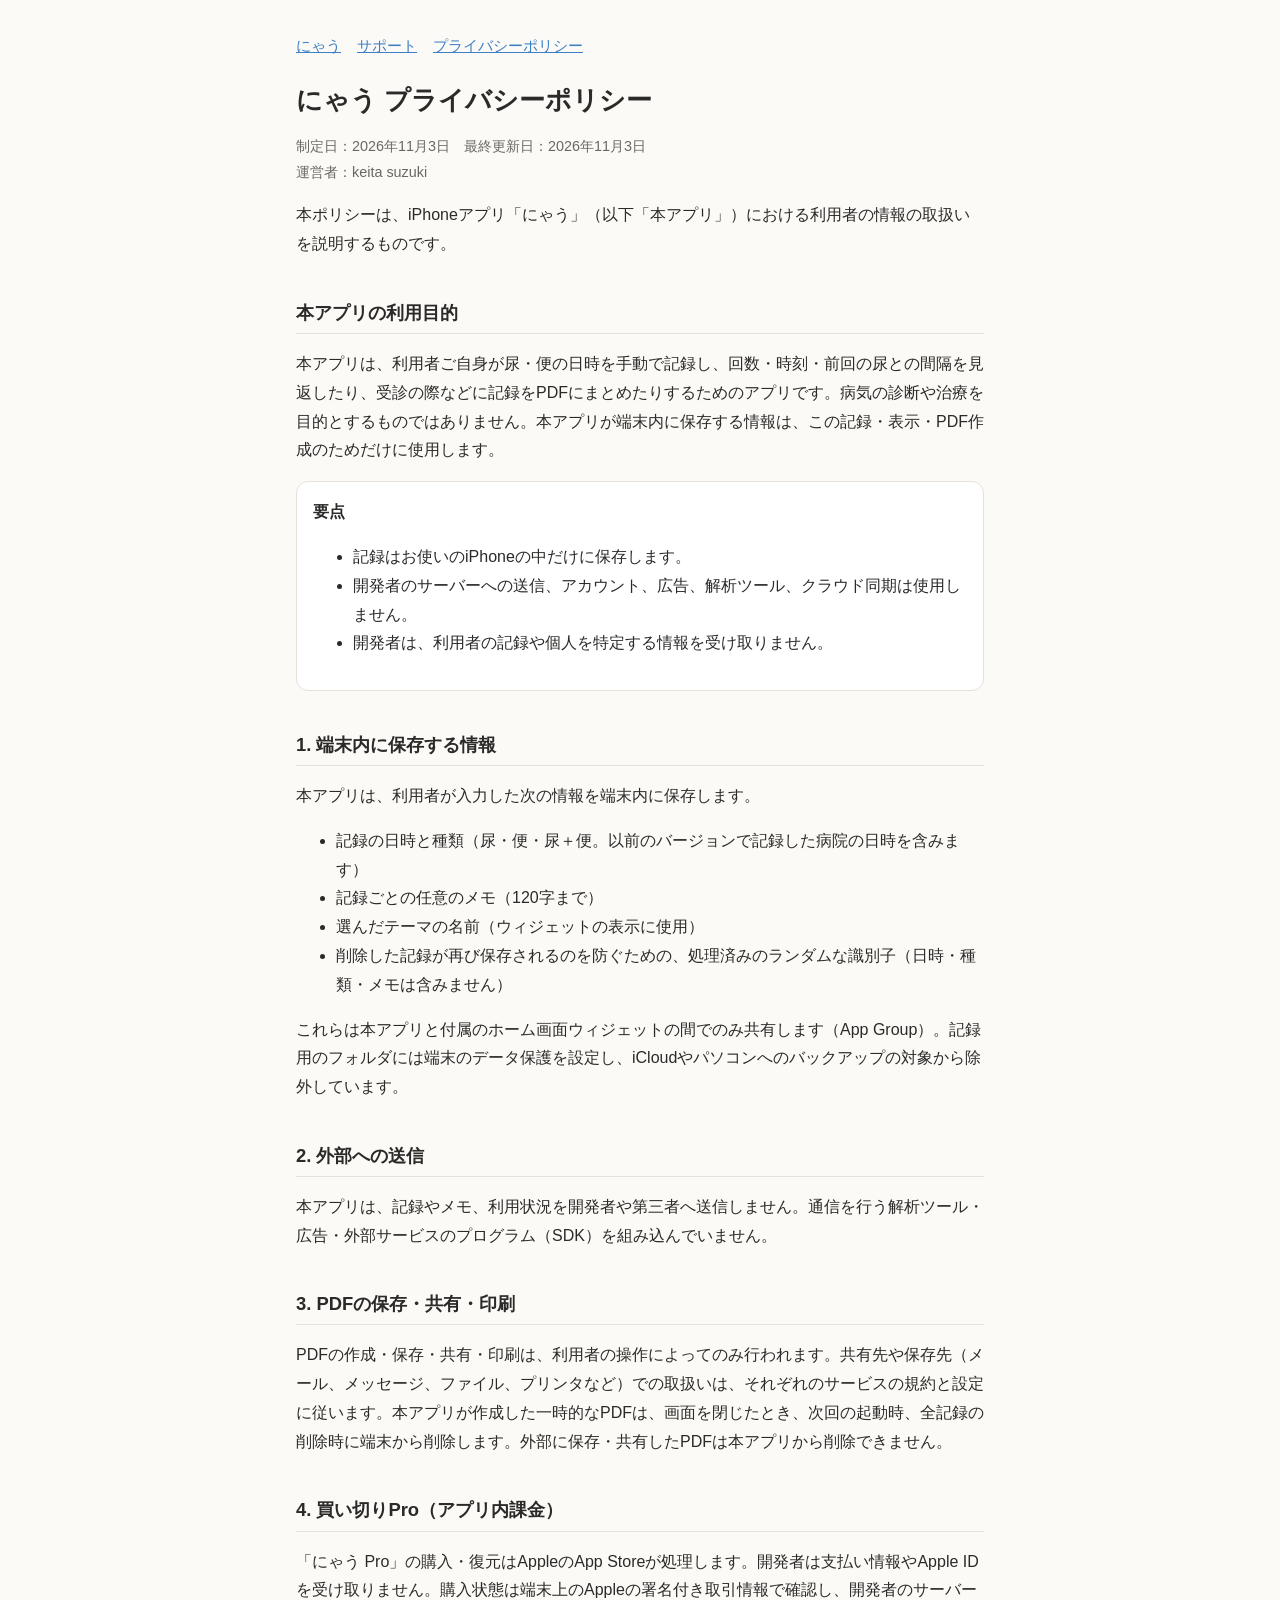
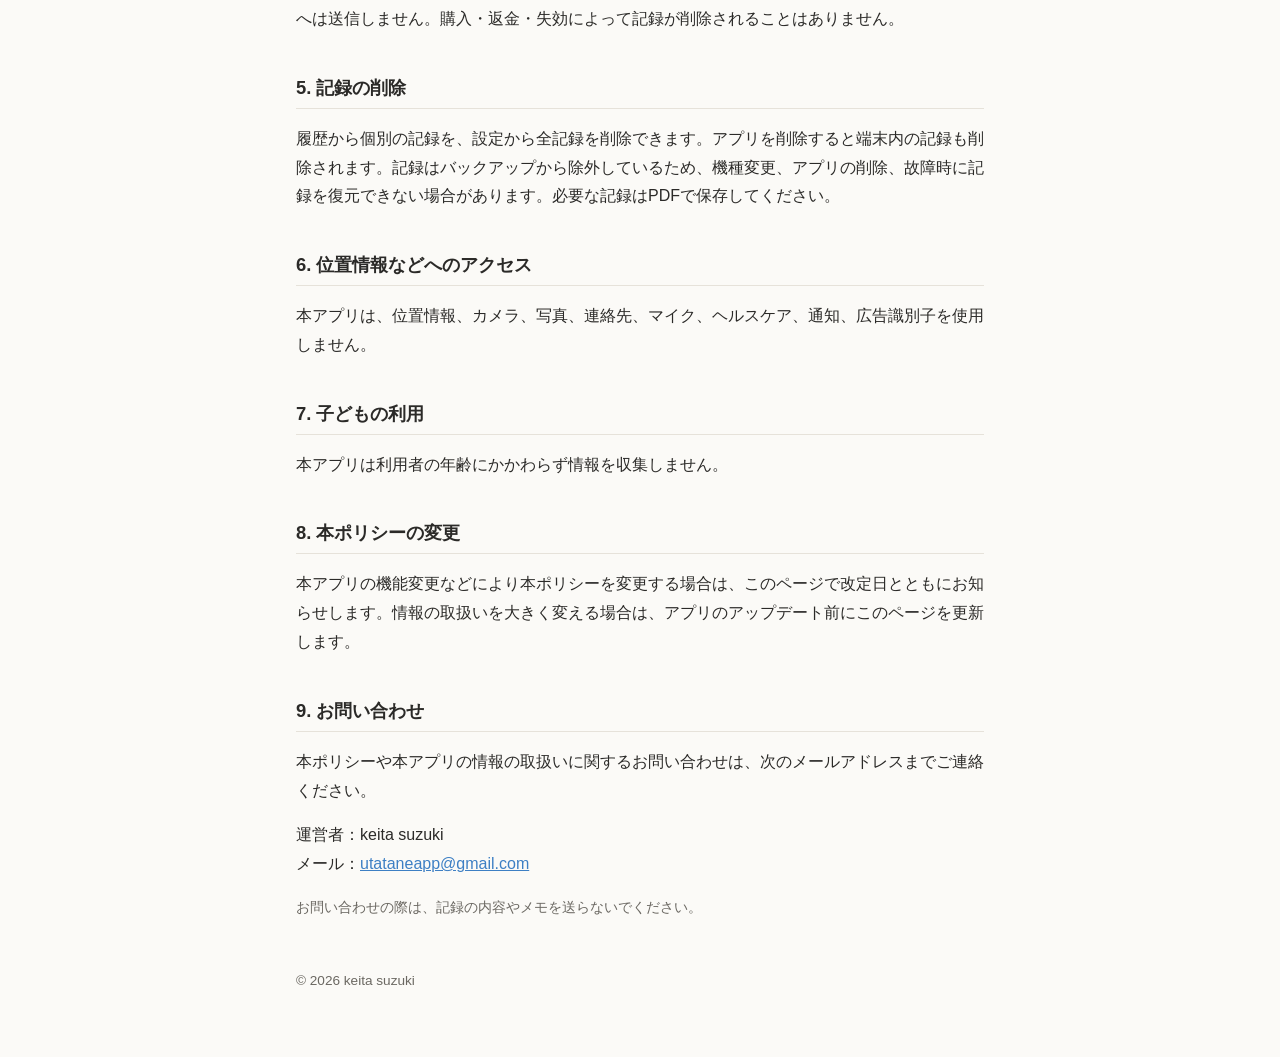
==== privacy.html @ 498bd7b4 "Publish privacy policy and support pages for にゃう Co-Authored-By: Claude Opus 5.5 <noreply@anthropic." ====
<!doctype html>
<html lang="ja">
<head>
<meta charset="utf-8">
<meta name="viewport" content="width=device-width, initial-scale=1">
<title>にゃう プライバシーポリシー</title>
<link rel="stylesheet" href="style.css">
</head>
<body>
<main>
<nav><a href="index.html">にゃう</a><a href="support.html">サポート</a><a href="privacy.html">プライバシーポリシー</a></nav>

<h1>にゃう プライバシーポリシー</h1>
<p class="meta">制定日：2026年11月3日　最終更新日：2026年11月3日<br>運営者：keita suzuki</p>

<p>本ポリシーは、iPhoneアプリ「にゃう」（以下「本アプリ」）における利用者の情報の取扱いを説明するものです。</p>

<h2>本アプリの利用目的</h2>
<p>本アプリは、利用者ご自身が尿・便の日時を手動で記録し、回数・時刻・前回の尿との間隔を見返したり、受診の際などに記録をPDFにまとめたりするためのアプリです。病気の診断や治療を目的とするものではありません。本アプリが端末内に保存する情報は、この記録・表示・PDF作成のためだけに使用します。</p>

<div class="card">
<strong>要点</strong>
<ul>
<li>記録はお使いのiPhoneの中だけに保存します。</li>
<li>開発者のサーバーへの送信、アカウント、広告、解析ツール、クラウド同期は使用しません。</li>
<li>開発者は、利用者の記録や個人を特定する情報を受け取りません。</li>
</ul>
</div>

<h2>1. 端末内に保存する情報</h2>
<p>本アプリは、利用者が入力した次の情報を端末内に保存します。</p>
<ul>
<li>記録の日時と種類（尿・便・尿＋便。以前のバージョンで記録した病院の日時を含みます）</li>
<li>記録ごとの任意のメモ（120字まで）</li>
<li>選んだテーマの名前（ウィジェットの表示に使用）</li>
<li>削除した記録が再び保存されるのを防ぐための、処理済みのランダムな識別子（日時・種類・メモは含みません）</li>
</ul>
<p>これらは本アプリと付属のホーム画面ウィジェットの間でのみ共有します（App Group）。記録用のフォルダには端末のデータ保護を設定し、iCloudやパソコンへのバックアップの対象から除外しています。</p>

<h2>2. 外部への送信</h2>
<p>本アプリは、記録やメモ、利用状況を開発者や第三者へ送信しません。通信を行う解析ツール・広告・外部サービスのプログラム（SDK）を組み込んでいません。</p>

<h2>3. PDFの保存・共有・印刷</h2>
<p>PDFの作成・保存・共有・印刷は、利用者の操作によってのみ行われます。共有先や保存先（メール、メッセージ、ファイル、プリンタなど）での取扱いは、それぞれのサービスの規約と設定に従います。本アプリが作成した一時的なPDFは、画面を閉じたとき、次回の起動時、全記録の削除時に端末から削除します。外部に保存・共有したPDFは本アプリから削除できません。</p>

<h2>4. 買い切りPro（アプリ内課金）</h2>
<p>「にゃう Pro」の購入・復元はAppleのApp Storeが処理します。開発者は支払い情報やApple IDを受け取りません。購入状態は端末上のAppleの署名付き取引情報で確認し、開発者のサーバーへは送信しません。購入・返金・失効によって記録が削除されることはありません。</p>

<h2>5. 記録の削除</h2>
<p>履歴から個別の記録を、設定から全記録を削除できます。アプリを削除すると端末内の記録も削除されます。記録はバックアップから除外しているため、機種変更、アプリの削除、故障時に記録を復元できない場合があります。必要な記録はPDFで保存してください。</p>

<h2>6. 位置情報などへのアクセス</h2>
<p>本アプリは、位置情報、カメラ、写真、連絡先、マイク、ヘルスケア、通知、広告識別子を使用しません。</p>

<h2>7. 子どもの利用</h2>
<p>本アプリは利用者の年齢にかかわらず情報を収集しません。</p>

<h2>8. 本ポリシーの変更</h2>
<p>本アプリの機能変更などにより本ポリシーを変更する場合は、このページで改定日とともにお知らせします。情報の取扱いを大きく変える場合は、アプリのアップデート前にこのページを更新します。</p>

<h2>9. お問い合わせ</h2>
<p>本ポリシーや本アプリの情報の取扱いに関するお問い合わせは、次のメールアドレスまでご連絡ください。</p>
<p>運営者：keita suzuki<br>メール：<a href="mailto:utataneapp@gmail.com">utataneapp@gmail.com</a></p>
<p class="meta">お問い合わせの際は、記録の内容やメモを送らないでください。</p>

<footer>© 2026 keita suzuki</footer>
</main>
</body>
</html>
---- style.css ----
:root {
  --bg: #fbfaf7;
  --fg: #2b2a28;
  --muted: #6b6862;
  --accent: #3d7fc4;
  --card: #ffffff;
  --line: #e6e2da;
  color-scheme: light dark;
}
@media (prefers-color-scheme: dark) {
  :root {
    --bg: #1c1c1e;
    --fg: #ecebe8;
    --muted: #a3a09a;
    --accent: #7db3ea;
    --card: #2a2a2c;
    --line: #3a3a3c;
  }
}
* { box-sizing: border-box; }
body {
  margin: 0;
  background: var(--bg);
  color: var(--fg);
  font-family: -apple-system, BlinkMacSystemFont, "Hiragino Sans", "Hiragino Kaku Gothic ProN", "Noto Sans JP", sans-serif;
  line-height: 1.8;
  font-size: 16px;
}
main { max-width: 720px; margin: 0 auto; padding: 32px 16px 64px; }
h1 { font-size: 1.6rem; line-height: 1.4; margin: 0 0 8px; }
h2 { font-size: 1.15rem; margin: 2em 0 0.5em; padding-bottom: 4px; border-bottom: 1px solid var(--line); }
h3 { font-size: 1rem; margin: 1.5em 0 0.25em; }
p, li { overflow-wrap: anywhere; }
.meta { color: var(--muted); font-size: 0.9rem; }
.card { background: var(--card); border: 1px solid var(--line); border-radius: 12px; padding: 16px; margin: 16px 0; }
a { color: var(--accent); }
nav { display: flex; gap: 16px; flex-wrap: wrap; margin-bottom: 24px; font-size: 0.95rem; }
footer { margin-top: 48px; color: var(--muted); font-size: 0.85rem; }
.todo { background: #fff3c4; color: #5c4400; padding: 0 4px; border-radius: 4px; }
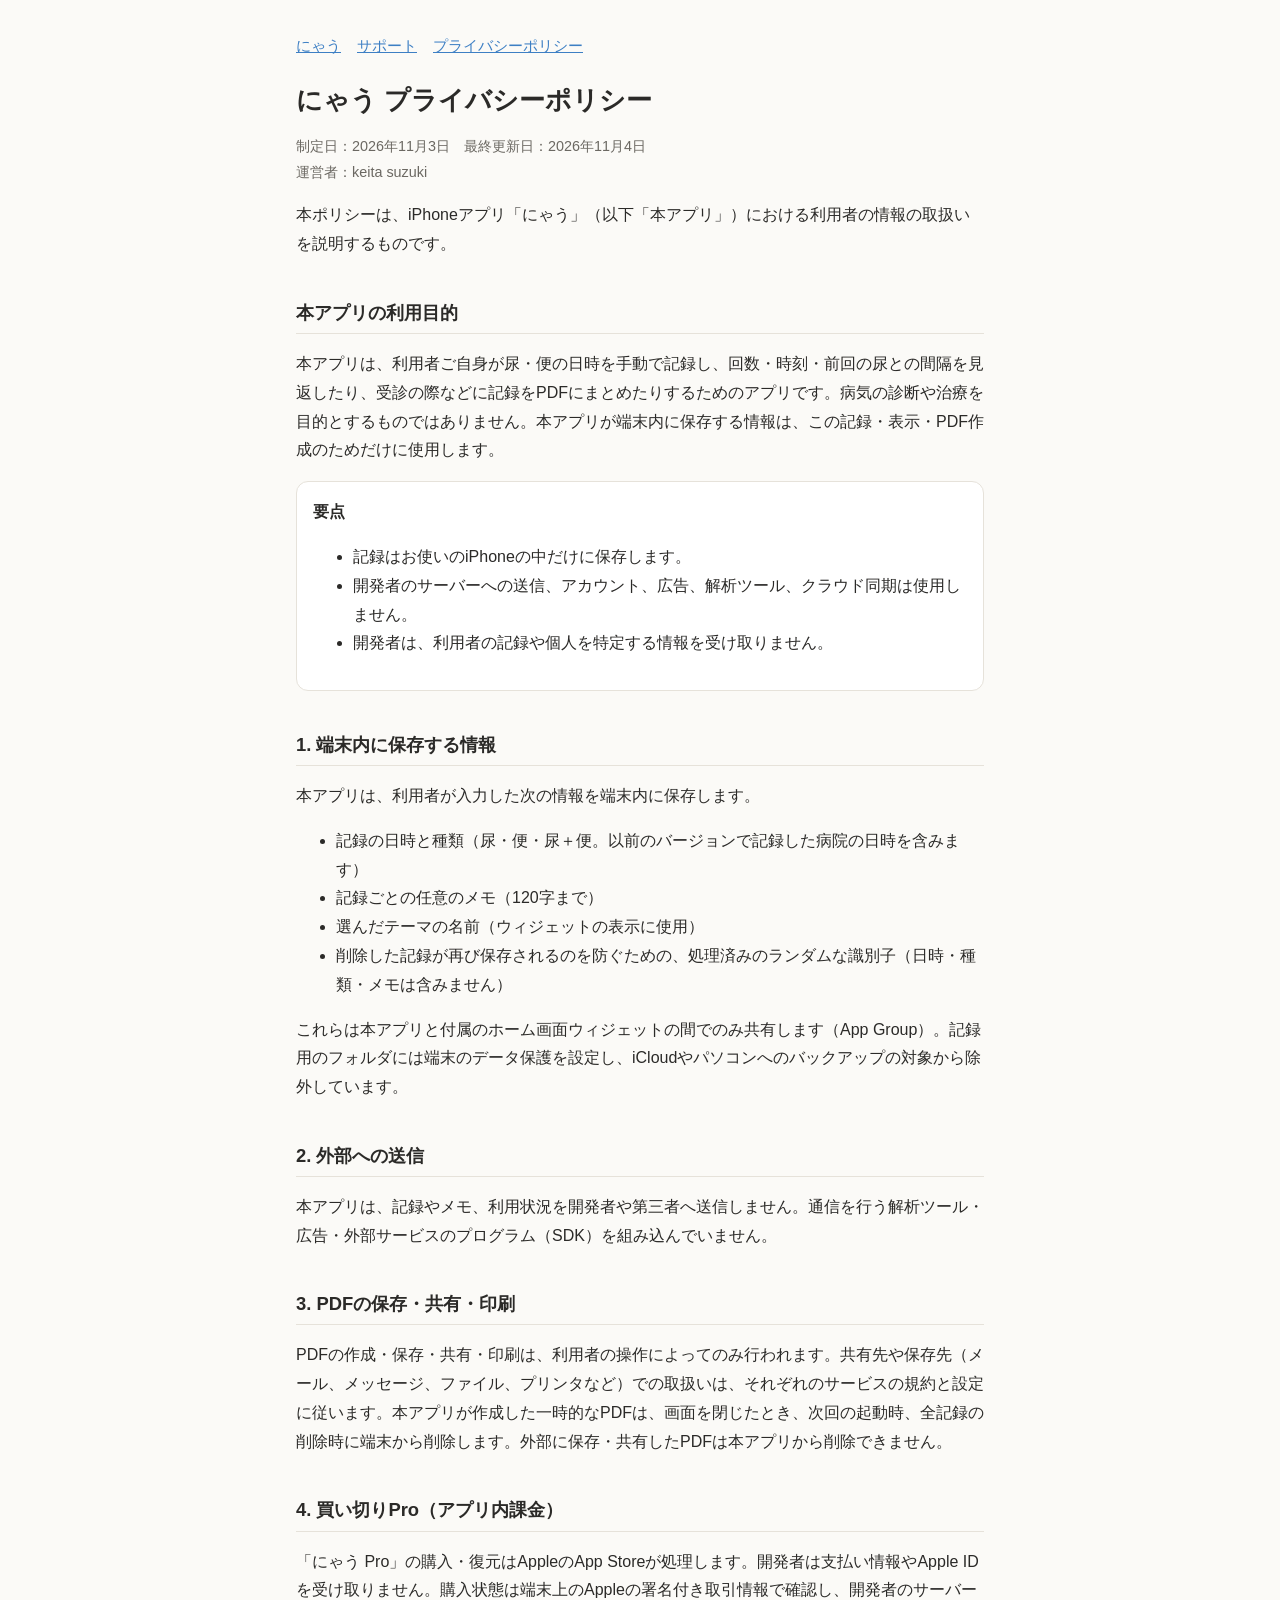
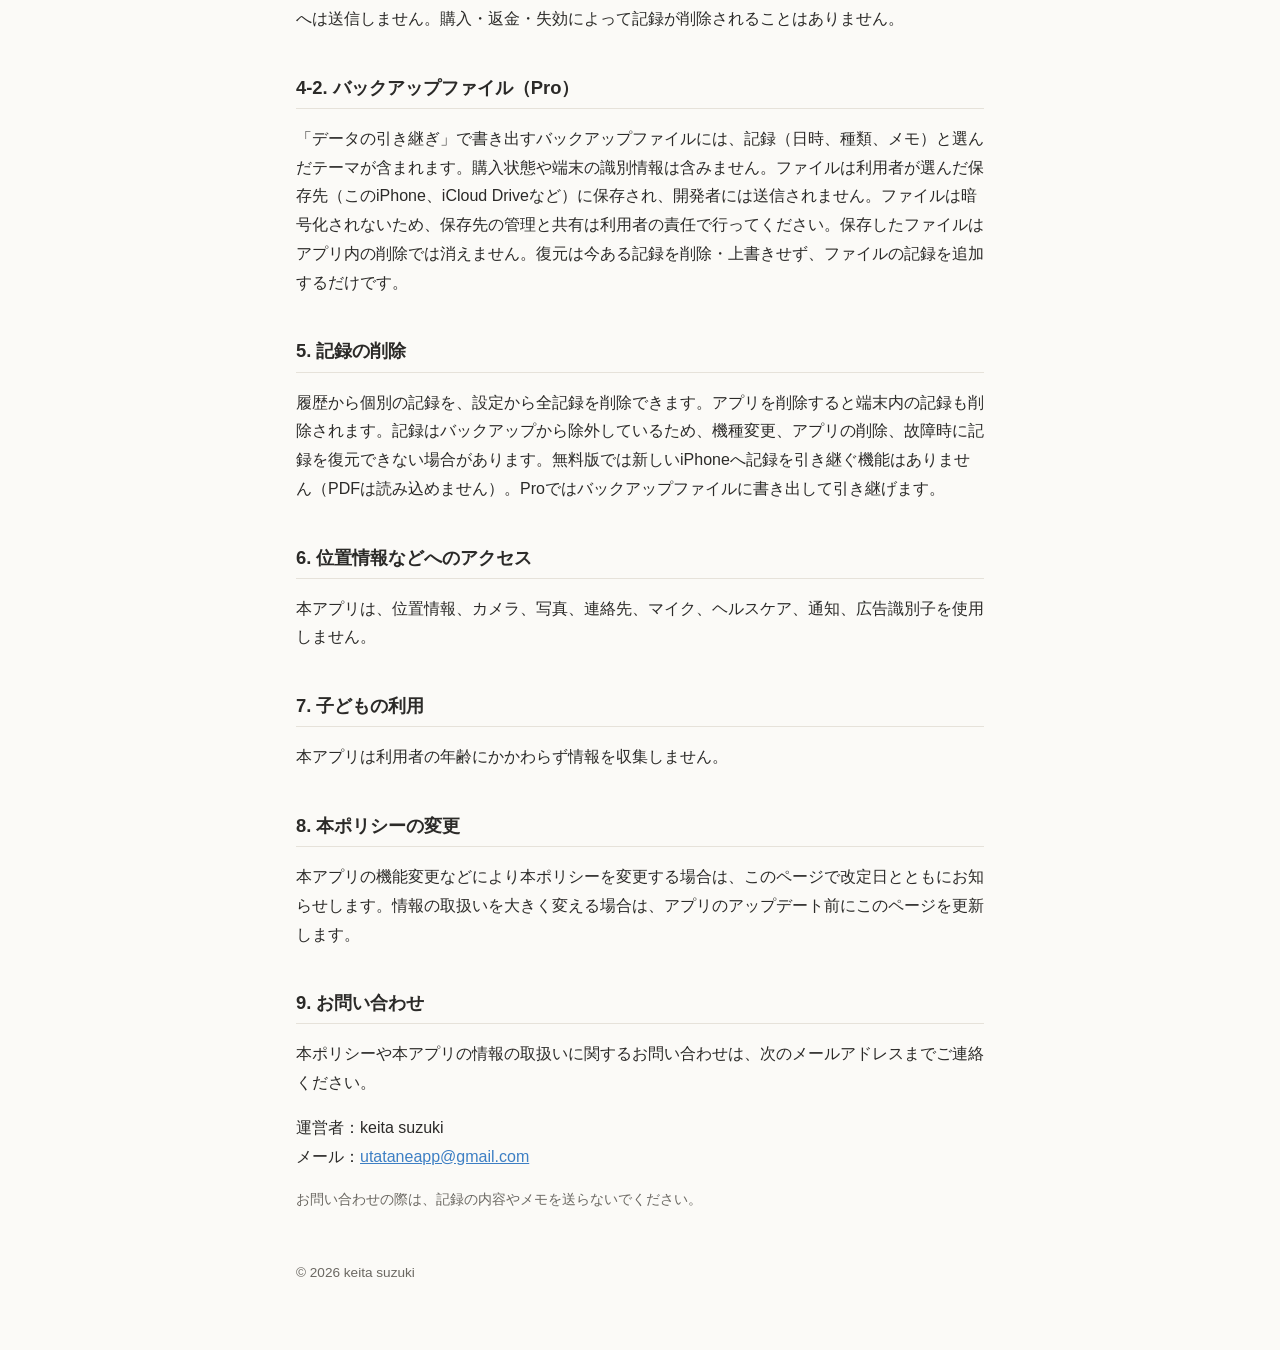
==== commit 307c8416: "Describe Pro data transfer (backup and restore) in support and privacy pages Co-Authored-By: Claude " ====
--- a/privacy.html
+++ b/privacy.html
@@ -11,7 +11,7 @@
 <nav><a href="index.html">にゃう</a><a href="support.html">サポート</a><a href="privacy.html">プライバシーポリシー</a></nav>
 
 <h1>にゃう プライバシーポリシー</h1>
-<p class="meta">制定日：2026年11月3日　最終更新日：2026年11月3日<br>運営者：keita suzuki</p>
+<p class="meta">制定日：2026年11月3日　最終更新日：2026年11月4日<br>運営者：keita suzuki</p>
 
 <p>本ポリシーは、iPhoneアプリ「にゃう」（以下「本アプリ」）における利用者の情報の取扱いを説明するものです。</p>
 
@@ -46,8 +46,11 @@
 <h2>4. 買い切りPro（アプリ内課金）</h2>
 <p>「にゃう Pro」の購入・復元はAppleのApp Storeが処理します。開発者は支払い情報やApple IDを受け取りません。購入状態は端末上のAppleの署名付き取引情報で確認し、開発者のサーバーへは送信しません。購入・返金・失効によって記録が削除されることはありません。</p>
 
+<h2>4-2. バックアップファイル（Pro）</h2>
+<p>「データの引き継ぎ」で書き出すバックアップファイルには、記録（日時、種類、メモ）と選んだテーマが含まれます。購入状態や端末の識別情報は含みません。ファイルは利用者が選んだ保存先（このiPhone、iCloud Driveなど）に保存され、開発者には送信されません。ファイルは暗号化されないため、保存先の管理と共有は利用者の責任で行ってください。保存したファイルはアプリ内の削除では消えません。復元は今ある記録を削除・上書きせず、ファイルの記録を追加するだけです。</p>
+
 <h2>5. 記録の削除</h2>
-<p>履歴から個別の記録を、設定から全記録を削除できます。アプリを削除すると端末内の記録も削除されます。記録はバックアップから除外しているため、機種変更、アプリの削除、故障時に記録を復元できない場合があります。必要な記録はPDFで保存してください。</p>
+<p>履歴から個別の記録を、設定から全記録を削除できます。アプリを削除すると端末内の記録も削除されます。記録はバックアップから除外しているため、機種変更、アプリの削除、故障時に記録を復元できない場合があります。無料版では新しいiPhoneへ記録を引き継ぐ機能はありません（PDFは読み込めません）。Proではバックアップファイルに書き出して引き継げます。</p>
 
 <h2>6. 位置情報などへのアクセス</h2>
 <p>本アプリは、位置情報、カメラ、写真、連絡先、マイク、ヘルスケア、通知、広告識別子を使用しません。</p>
